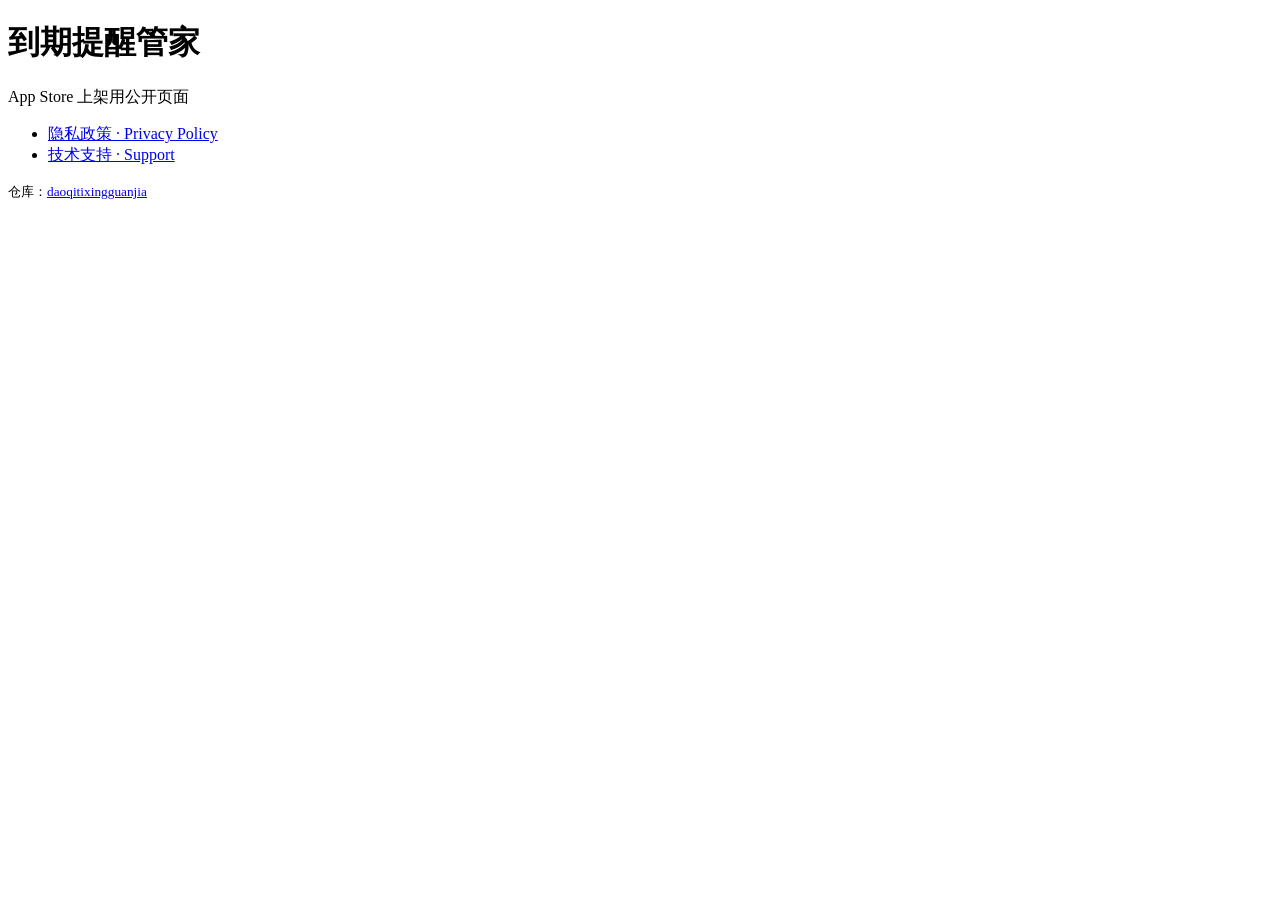
==== daoqitixingguanjia/index.html @ 7dc62b2c "Create index.html" ====
<!DOCTYPE html>
<html lang="zh-Hans">
<head>
  <meta charset="utf-8">
  <meta name="viewport" content="width=device-width, initial-scale=1">
  <title>到期提醒管家 — 法律与支持</title>
  <link rel="stylesheet" href="assets/style.css">
</head>
<body>
  <header class="site-header">
    <h1>到期提醒管家</h1>
    <p class="muted">App Store 上架用公开页面</p>
  </header>
  <main class="card">
    <ul class="link-list">
      <li><a href="privacy.html">隐私政策 · Privacy Policy</a></li>
      <li><a href="support.html">技术支持 · Support</a></li>
    </ul>
  </main>
  <footer class="site-footer muted">
    <small>仓库：<a href="https://github.com/huainvhai-bit/daoqitixingguanjia">daoqitixingguanjia</a></small>
  </footer>
</body>
</html>
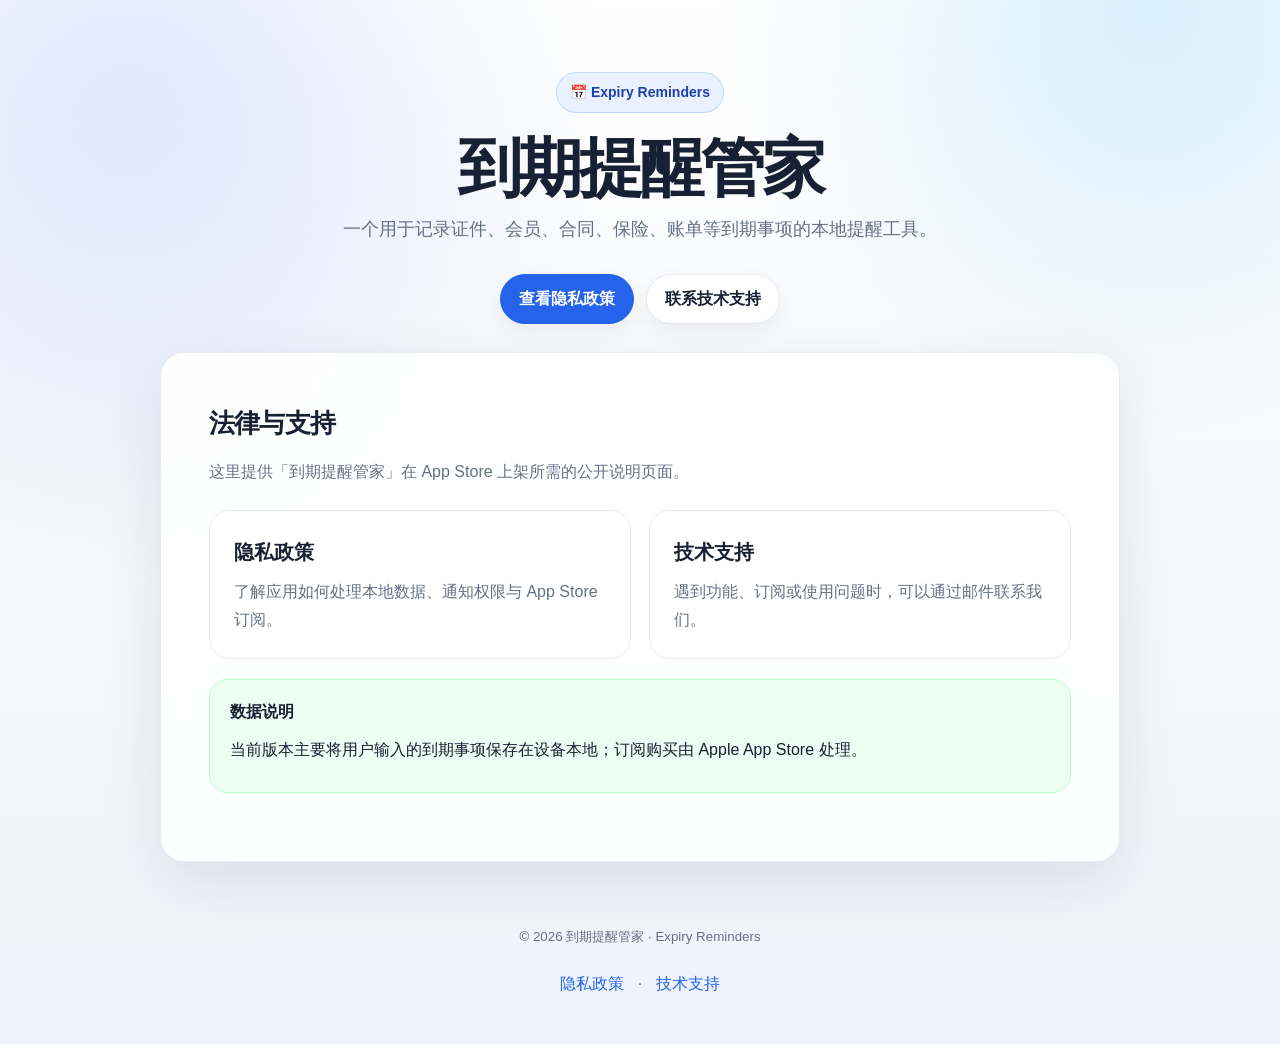
==== commit cb25f9a1: "Update index.html" ====
--- a/daoqitixingguanjia/index.html
+++ b/daoqitixingguanjia/index.html
@@ -4,21 +4,58 @@
   <meta charset="utf-8">
   <meta name="viewport" content="width=device-width, initial-scale=1">
   <title>到期提醒管家 — 法律与支持</title>
+  <meta name="description" content="到期提醒管家的隐私政策与技术支持页面。">
   <link rel="stylesheet" href="assets/style.css">
 </head>
 <body>
   <header class="site-header">
+    <div class="badge">📅 Expiry Reminders</div>
     <h1>到期提醒管家</h1>
-    <p class="muted">App Store 上架用公开页面</p>
+    <p class="subtitle">
+      一个用于记录证件、会员、合同、保险、账单等到期事项的本地提醒工具。
+    </p>
+
+    <nav class="site-nav">
+      <a class="nav-button primary" href="privacy.html">查看隐私政策</a>
+      <a class="nav-button" href="support.html">联系技术支持</a>
+    </nav>
   </header>
-  <main class="card">
-    <ul class="link-list">
-      <li><a href="privacy.html">隐私政策 · Privacy Policy</a></li>
-      <li><a href="support.html">技术支持 · Support</a></li>
-    </ul>
+
+  <main class="page">
+    <section class="card">
+      <h2>法律与支持</h2>
+      <p class="muted">
+        这里提供「到期提醒管家」在 App Store 上架所需的公开说明页面。
+      </p>
+
+      <div class="grid">
+        <a class="link-card" href="privacy.html">
+          <strong>隐私政策</strong>
+          <span>了解应用如何处理本地数据、通知权限与 App Store 订阅。</span>
+        </a>
+
+        <a class="link-card" href="support.html">
+          <strong>技术支持</strong>
+          <span>遇到功能、订阅或使用问题时，可以通过邮件联系我们。</span>
+        </a>
+      </div>
+
+      <div class="info-box">
+        <strong>数据说明</strong>
+        <p>
+          当前版本主要将用户输入的到期事项保存在设备本地；订阅购买由 Apple App Store 处理。
+        </p>
+      </div>
+    </section>
   </main>
-  <footer class="site-footer muted">
-    <small>仓库：<a href="https://github.com/huainvhai-bit/daoqitixingguanjia">daoqitixingguanjia</a></small>
+
+  <footer class="site-footer">
+    <small>© 2026 到期提醒管家 · Expiry Reminders</small>
+    <div class="footer-links">
+      <a href="privacy.html">隐私政策</a>
+      <span>·</span>
+      <a href="support.html">技术支持</a>
+    </div>
   </footer>
 </body>
 </html>
--- a/daoqitixingguanjia/assets/style.css
+++ b/daoqitixingguanjia/assets/style.css
@@ -0,0 +1,246 @@
+:root {
+  --bg: #f6f8fb;
+  --card: rgba(255, 255, 255, 0.92);
+  --text: #182033;
+  --muted: #667085;
+  --line: #e6eaf0;
+  --primary: #2563eb;
+  --primary-dark: #1d4ed8;
+  --primary-soft: #eaf1ff;
+  --success-soft: #ecfdf3;
+  --shadow: 0 20px 60px rgba(31, 41, 55, 0.10);
+  --radius: 24px;
+}
+
+* {
+  box-sizing: border-box;
+}
+
+html {
+  scroll-behavior: smooth;
+}
+
+body {
+  margin: 0;
+  min-height: 100vh;
+  font-family: -apple-system, BlinkMacSystemFont, "SF Pro Text", "Segoe UI",
+    "PingFang SC", "Hiragino Sans GB", "Microsoft YaHei", sans-serif;
+  color: var(--text);
+  background:
+    radial-gradient(circle at 10% 10%, rgba(37, 99, 235, 0.14), transparent 32%),
+    radial-gradient(circle at 90% 0%, rgba(14, 165, 233, 0.16), transparent 28%),
+    linear-gradient(180deg, #ffffff 0%, var(--bg) 48%, #eef3fb 100%);
+  line-height: 1.75;
+}
+
+a {
+  color: var(--primary);
+  text-decoration: none;
+}
+
+a:hover {
+  color: var(--primary-dark);
+  text-decoration: underline;
+}
+
+.site-header {
+  max-width: 960px;
+  margin: 0 auto;
+  padding: 72px 22px 28px;
+  text-align: center;
+}
+
+.badge {
+  display: inline-flex;
+  align-items: center;
+  gap: 8px;
+  padding: 7px 13px;
+  border: 1px solid rgba(37, 99, 235, 0.18);
+  border-radius: 999px;
+  background: var(--primary-soft);
+  color: #1e40af;
+  font-size: 14px;
+  font-weight: 600;
+}
+
+.site-header h1 {
+  margin: 22px 0 12px;
+  font-size: clamp(36px, 7vw, 64px);
+  line-height: 1.06;
+  letter-spacing: -0.05em;
+}
+
+.subtitle {
+  max-width: 680px;
+  margin: 0 auto;
+  color: var(--muted);
+  font-size: 18px;
+}
+
+.site-nav {
+  display: flex;
+  justify-content: center;
+  flex-wrap: wrap;
+  gap: 12px;
+  margin-top: 28px;
+}
+
+.nav-button {
+  display: inline-flex;
+  align-items: center;
+  justify-content: center;
+  min-height: 44px;
+  padding: 10px 18px;
+  border-radius: 999px;
+  background: #ffffff;
+  border: 1px solid var(--line);
+  color: var(--text);
+  font-weight: 650;
+  box-shadow: 0 8px 24px rgba(15, 23, 42, 0.06);
+}
+
+.nav-button.primary {
+  background: var(--primary);
+  border-color: var(--primary);
+  color: #ffffff;
+}
+
+.nav-button:hover {
+  text-decoration: none;
+  transform: translateY(-1px);
+}
+
+.page {
+  width: min(960px, calc(100% - 32px));
+  margin: 0 auto 48px;
+}
+
+.card {
+  background: var(--card);
+  border: 1px solid rgba(230, 234, 240, 0.9);
+  border-radius: var(--radius);
+  box-shadow: var(--shadow);
+  padding: clamp(24px, 5vw, 48px);
+  backdrop-filter: blur(18px);
+}
+
+.grid {
+  display: grid;
+  grid-template-columns: repeat(2, minmax(0, 1fr));
+  gap: 18px;
+  margin-top: 24px;
+}
+
+.link-card {
+  display: block;
+  padding: 24px;
+  border: 1px solid var(--line);
+  border-radius: 20px;
+  background: #ffffff;
+  color: var(--text);
+  transition: 0.18s ease;
+}
+
+.link-card:hover {
+  transform: translateY(-3px);
+  box-shadow: 0 16px 36px rgba(15, 23, 42, 0.10);
+  text-decoration: none;
+}
+
+.link-card strong {
+  display: block;
+  margin-bottom: 8px;
+  font-size: 20px;
+}
+
+.link-card span {
+  color: var(--muted);
+}
+
+.section {
+  margin-top: 34px;
+  padding-top: 28px;
+  border-top: 1px solid var(--line);
+}
+
+h2 {
+  margin: 0 0 12px;
+  font-size: 26px;
+  letter-spacing: -0.03em;
+}
+
+h3 {
+  margin: 22px 0 8px;
+  font-size: 18px;
+}
+
+p {
+  margin: 10px 0;
+}
+
+.muted {
+  color: var(--muted);
+}
+
+.info-box {
+  margin: 20px 0;
+  padding: 18px 20px;
+  border-radius: 18px;
+  background: var(--success-soft);
+  border: 1px solid #bbf7d0;
+}
+
+.contact-box {
+  margin-top: 18px;
+  padding: 22px;
+  border-radius: 20px;
+  background: #ffffff;
+  border: 1px solid var(--line);
+}
+
+.email {
+  display: inline-flex;
+  margin-top: 8px;
+  padding: 10px 14px;
+  border-radius: 12px;
+  background: var(--primary-soft);
+  color: #1e40af;
+  font-weight: 700;
+}
+
+.back-link {
+  display: inline-flex;
+  margin-bottom: 18px;
+  color: var(--muted);
+  font-weight: 650;
+}
+
+.footer-links {
+  display: flex;
+  justify-content: center;
+  flex-wrap: wrap;
+  gap: 8px 14px;
+  margin-top: 20px;
+}
+
+.site-footer {
+  max-width: 960px;
+  margin: 0 auto;
+  padding: 12px 22px 46px;
+  text-align: center;
+  color: var(--muted);
+}
+
+@media (max-width: 720px) {
+  .site-header {
+    padding-top: 48px;
+  }
+
+  .grid {
+    grid-template-columns: 1fr;
+  }
+
+  .card {
+    border-radius: 20px;
+  }
+}
